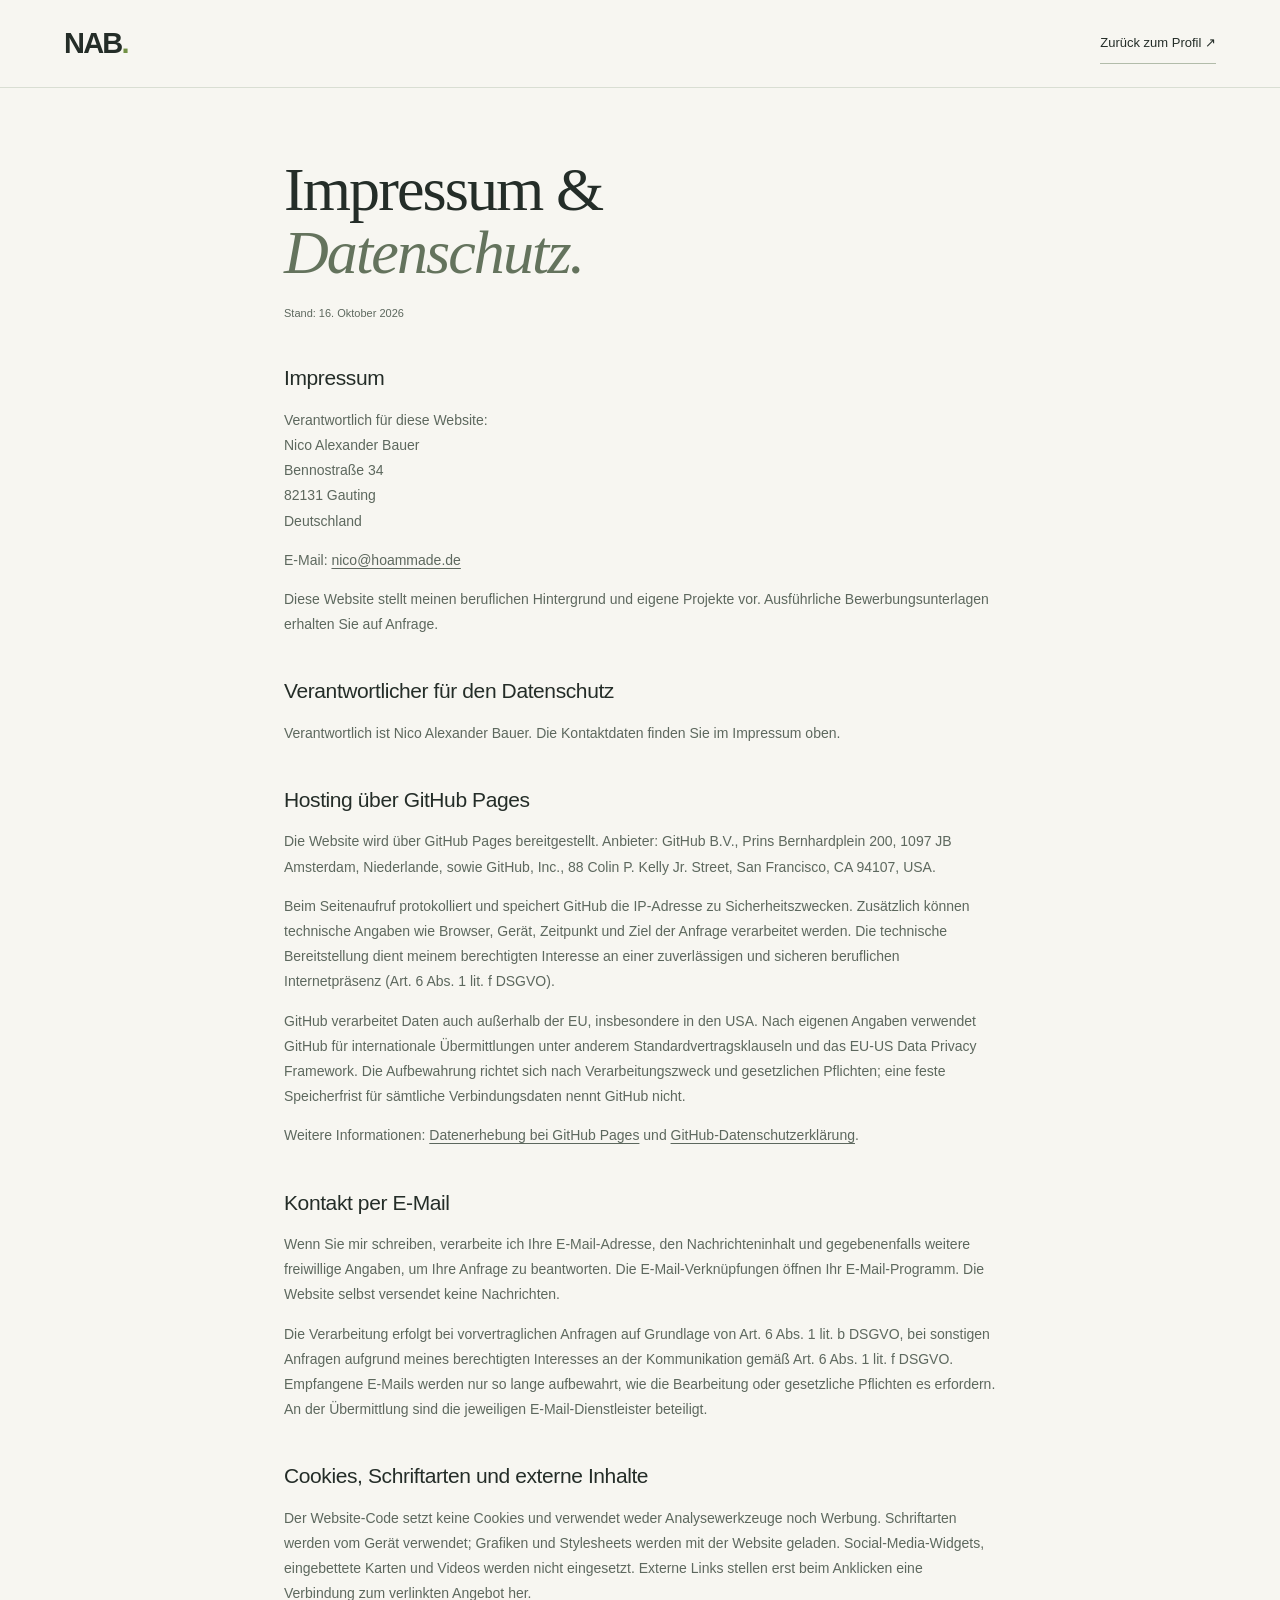
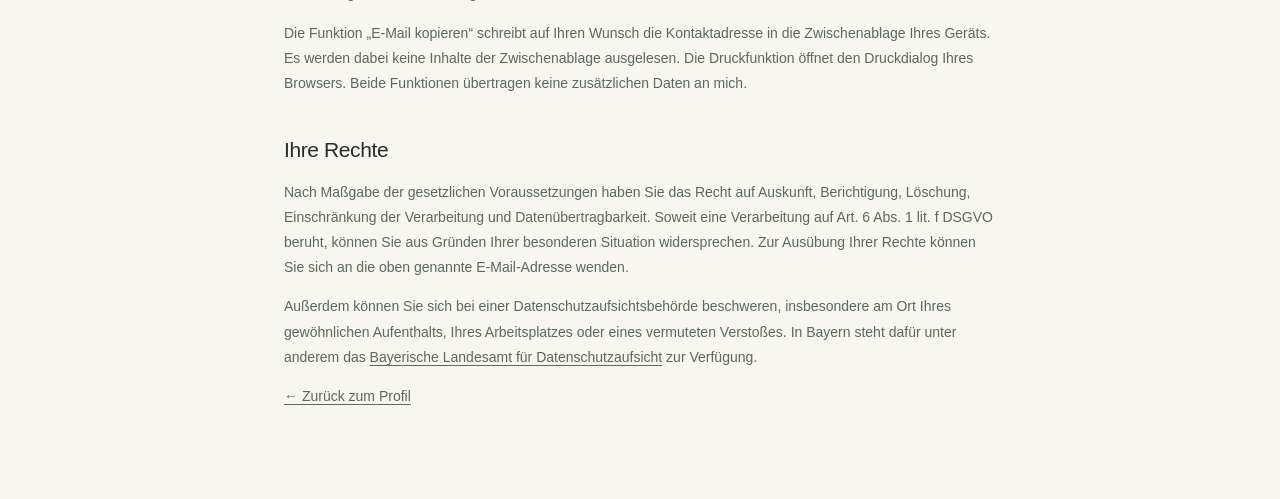
==== kontakt-datenschutz.html @ aa3e0cdb "Publish responsive professional portfolio with custom domain" ====
<!doctype html>
<html lang="de">
<head>
  <meta charset="utf-8">
  <meta name="viewport" content="width=device-width, initial-scale=1">
  <meta name="robots" content="noindex">
  <meta name="referrer" content="strict-origin-when-cross-origin">
  <meta name="theme-color" content="#193c34">
  <title>Impressum & Datenschutz | Nico Alexander Bauer</title>
  <link rel="icon" href="assets/favicon.svg" type="image/svg+xml">
  <link rel="stylesheet" href="styles.css">
</head>
<body>
  <a class="skip-link" href="#inhalt">Zum Inhalt</a>
  <header class="site-header"><div class="header-inner wrap"><a class="wordmark" href="index.html" aria-label="Zur Startseite">NAB<span aria-hidden="true">.</span></a><a class="text-link" href="index.html">Zurück zum Profil ↗</a></div></header>
  <main id="inhalt" class="legal-page">
    <h1>Impressum &<br><span class="muted-serif">Datenschutz.</span></h1>
    <p class="legal-date">Stand: 16. Oktober 2026</p>
    <h2>Impressum</h2>
    <p>Verantwortlich für diese Website:<br>Nico Alexander Bauer<br>Bennostraße 34<br>82131 Gauting<br>Deutschland</p>
    <p>E-Mail: <a href="mailto:nico@hoammade.de">nico@hoammade.de</a></p>
    <p>Diese Website stellt meinen beruflichen Hintergrund und eigene Projekte vor. Ausführliche Bewerbungsunterlagen erhalten Sie auf Anfrage.</p>
    <h2>Verantwortlicher für den Datenschutz</h2>
    <p>Verantwortlich ist Nico Alexander Bauer. Die Kontaktdaten finden Sie im Impressum oben.</p>
    <h2>Hosting über GitHub Pages</h2>
    <p>Die Website wird über GitHub Pages bereitgestellt. Anbieter: GitHub B.V., Prins Bernhardplein 200, 1097 JB Amsterdam, Niederlande, sowie GitHub, Inc., 88 Colin P. Kelly Jr. Street, San Francisco, CA 94107, USA.</p>
    <p>Beim Seitenaufruf protokolliert und speichert GitHub die IP-Adresse zu Sicherheitszwecken. Zusätzlich können technische Angaben wie Browser, Gerät, Zeitpunkt und Ziel der Anfrage verarbeitet werden. Die technische Bereitstellung dient meinem berechtigten Interesse an einer zuverlässigen und sicheren beruflichen Internetpräsenz (Art. 6 Abs. 1 lit. f DSGVO).</p>
    <p>GitHub verarbeitet Daten auch außerhalb der EU, insbesondere in den USA. Nach eigenen Angaben verwendet GitHub für internationale Übermittlungen unter anderem Standardvertragsklauseln und das EU-US Data Privacy Framework. Die Aufbewahrung richtet sich nach Verarbeitungszweck und gesetzlichen Pflichten; eine feste Speicherfrist für sämtliche Verbindungsdaten nennt GitHub nicht.</p>
    <p>Weitere Informationen: <a href="https://docs.github.com/en/pages/getting-started-with-github-pages/what-is-github-pages#data-collection" rel="noreferrer">Datenerhebung bei GitHub Pages</a> und <a href="https://docs.github.com/de/site-policy/privacy-policies/github-general-privacy-statement" rel="noreferrer">GitHub-Datenschutzerklärung</a>.</p>
    <h2>Kontakt per E-Mail</h2>
    <p>Wenn Sie mir schreiben, verarbeite ich Ihre E-Mail-Adresse, den Nachrichteninhalt und gegebenenfalls weitere freiwillige Angaben, um Ihre Anfrage zu beantworten. Die E-Mail-Verknüpfungen öffnen Ihr E-Mail-Programm. Die Website selbst versendet keine Nachrichten.</p>
    <p>Die Verarbeitung erfolgt bei vorvertraglichen Anfragen auf Grundlage von Art. 6 Abs. 1 lit. b DSGVO, bei sonstigen Anfragen aufgrund meines berechtigten Interesses an der Kommunikation gemäß Art. 6 Abs. 1 lit. f DSGVO. Empfangene E-Mails werden nur so lange aufbewahrt, wie die Bearbeitung oder gesetzliche Pflichten es erfordern. An der Übermittlung sind die jeweiligen E-Mail-Dienstleister beteiligt.</p>
    <h2>Cookies, Schriftarten und externe Inhalte</h2>
    <p>Der Website-Code setzt keine Cookies und verwendet weder Analysewerkzeuge noch Werbung. Schriftarten werden vom Gerät verwendet; Grafiken und Stylesheets werden mit der Website geladen. Social-Media-Widgets, eingebettete Karten und Videos werden nicht eingesetzt. Externe Links stellen erst beim Anklicken eine Verbindung zum verlinkten Angebot her.</p>
    <p>Die Funktion „E-Mail kopieren“ schreibt auf Ihren Wunsch die Kontaktadresse in die Zwischenablage Ihres Geräts. Es werden dabei keine Inhalte der Zwischenablage ausgelesen. Die Druckfunktion öffnet den Druckdialog Ihres Browsers. Beide Funktionen übertragen keine zusätzlichen Daten an mich.</p>
    <h2>Ihre Rechte</h2>
    <p>Nach Maßgabe der gesetzlichen Voraussetzungen haben Sie das Recht auf Auskunft, Berichtigung, Löschung, Einschränkung der Verarbeitung und Datenübertragbarkeit. Soweit eine Verarbeitung auf Art. 6 Abs. 1 lit. f DSGVO beruht, können Sie aus Gründen Ihrer besonderen Situation widersprechen. Zur Ausübung Ihrer Rechte können Sie sich an die oben genannte E-Mail-Adresse wenden.</p>
    <p>Außerdem können Sie sich bei einer Datenschutzaufsichtsbehörde beschweren, insbesondere am Ort Ihres gewöhnlichen Aufenthalts, Ihres Arbeitsplatzes oder eines vermuteten Verstoßes. In Bayern steht dafür unter anderem das <a href="https://www.lda.bayern.de/de/beschwerde.html" rel="noreferrer">Bayerische Landesamt für Datenschutzaufsicht</a> zur Verfügung.</p>
    <p><a href="index.html">← Zurück zum Profil</a></p>
  </main>
</body>
</html>
---- styles.css ----
@charset "UTF-8";
:root{--paper:#f7f6f1;--ink:#242d28;--muted:#5d685e;--green:#193c34;--accent:#cbdc9b;--line:#d9ded3;--serif:Georgia,'Times New Roman',serif;--sans:-apple-system,BlinkMacSystemFont,'Segoe UI',Arial,sans-serif;--gutter:clamp(22px,5vw,80px)}
*{box-sizing:border-box}html{scroll-behavior:smooth;scroll-padding-top:105px}body{margin:0;background:var(--paper);color:var(--ink);font-family:var(--sans);line-height:1.65;-webkit-font-smoothing:antialiased}::selection{background:var(--accent);color:var(--green)}a{color:inherit;text-decoration:none}button{font:inherit;color:inherit}button,a,summary{-webkit-tap-highlight-color:transparent}button{cursor:pointer}svg{display:block}p,h1,h2,h3{margin:0}h1,h2,h3{font-weight:400}a:focus-visible,button:focus-visible,summary:focus-visible{outline:3px solid #718c44;outline-offset:6px}button[hidden],[hidden]{display:none!important}.wrap{width:100%;max-width:1360px;margin-inline:auto;padding-inline:var(--gutter)}.skip-link{position:fixed;top:12px;left:12px;z-index:50;background:var(--green);color:white;padding:12px 20px;transform:translateY(-150%)}.skip-link:focus{transform:translateY(0)}.site-header{position:sticky;top:0;z-index:10;background:rgba(247,246,241,.97);border-bottom:1px solid var(--line)}.header-inner{display:flex;justify-content:space-between;align-items:center;min-height:87px;gap:32px}.wordmark{font-size:29px;font-weight:750;letter-spacing:-1.8px;line-height:1}.wordmark span{color:#729145}nav{display:flex;gap:36px;align-items:center;font-size:14px}nav a{padding-block:12px;position:relative}nav a:not(.nav-contact)::after{content:'';position:absolute;bottom:6px;left:0;width:0;height:1px;background:var(--green);transition:width .2s}nav a:hover::after,nav a[aria-current="location"]::after{width:100%}.nav-contact{border:1px solid #bbc6b7;padding:9px 17px;min-height:44px}.nav-contact span{margin-left:13px}.nav-contact:hover{background:#e8ecdf}.menu-toggle{display:none;background:none;border:1px solid var(--line);padding:8px 14px;min-height:44px}.hero{display:grid;grid-template-columns:1.25fr .9fr;align-items:center;gap:clamp(35px,6vw,100px);padding-block:83px 75px}.eyebrow,.small-label{font-size:10px;letter-spacing:1.8px;line-height:1.7;font-weight:600}.eyebrow{display:flex;align-items:center;gap:10px;text-transform:uppercase}.status-dot{width:7px;height:7px;background:#6c864e;border-radius:50%;flex-shrink:0}h1{font-family:var(--serif);font-size:clamp(57px,6.3vw,86px);line-height:1.02;letter-spacing:-3.5px;margin-top:30px}h1>span{color:var(--green)}.hero-lead{font-size:clamp(19px,1.65vw,23px);font-weight:500;line-height:1.5;margin-top:27px;letter-spacing:-.4px}.hero-description{max-width:465px;font-size:15px;line-height:1.85;color:var(--muted);margin-top:18px}.actions{display:flex;align-items:center;gap:27px;flex-wrap:wrap;margin-top:30px}.button{min-height:49px;display:inline-flex;align-items:center;justify-content:space-between;gap:25px;padding:13px 20px;font-size:13px;font-weight:500;transition:background .2s}.button-primary{background:var(--green);color:var(--paper);border:1px solid var(--green)}.button-primary:hover{background:#295247}.text-link{display:inline-flex;align-items:center;gap:13px;border:0;border-bottom:1px solid #b2bcaa;background:none;padding:8px 0;font-size:13px;line-height:1.55;text-align:left;min-height:40px}.text-link:hover{border-color:var(--green)}.location{font-size:11px;color:var(--muted);display:flex;gap:7px;align-items:center;margin-top:33px}.location svg{width:14px;height:14px;fill:none;stroke:currentColor;stroke-width:1.4}.hero-art{background:var(--green);color:#eff0e7;min-height:510px;position:relative;padding:29px 30px 24px;overflow:hidden}.art-top,.art-bottom{display:flex;justify-content:space-between;font-size:9px;letter-spacing:1.5px}.art-top{color:#c4d1c4}.orbital{width:calc(100% + 36px);margin:3px -18px -25px}.art-title{font-family:var(--serif);font-size:clamp(36px,4vw,51px);line-height:1.13;letter-spacing:-1px;position:relative}.art-title em{font-weight:400;color:var(--accent)}.art-bottom{border-top:1px solid #547064;margin-top:27px;padding-top:18px;letter-spacing:.3px;font-size:10px;color:#ccd8cb}.context-band{border-block:1px solid var(--line)}.context-inner{display:flex;align-items:center;gap:30px;min-height:78px;font-size:12px}.context-inner>span:first-child{font-size:10px;text-transform:uppercase;letter-spacing:1px;color:var(--muted);margin-right:auto}.context-inner>p{font-weight:500}.band-divider{width:1px;height:18px;background:var(--line)}.section{display:grid;grid-template-columns:160px 1fr;gap:35px;padding-block:100px}.section-marker{display:flex;align-items:flex-start;gap:12px;font-size:10px;letter-spacing:1.4px;padding-top:12px}.section-number{color:#6a7f57}.section-marker p{font-weight:600}h2{font-family:var(--serif);font-size:clamp(36px,4.25vw,55px);line-height:1.13;letter-spacing:-1.7px}.muted-serif{color:#64735d;font-style:italic}.profile-columns{display:grid;grid-template-columns:1fr 1fr;gap:55px;margin-top:40px}.large-copy{font-size:21px;line-height:1.65;letter-spacing:-.3px}.body-copy,.item-copy{color:var(--muted);font-size:14px;line-height:1.85}.body-copy p+p{margin-top:17px}.focus-note{border-top:1px solid var(--line);margin-top:37px;padding-top:22px;display:grid;grid-template-columns:150px 1fr;gap:24px}.focus-note .small-label{font-size:9px}.focus-note>p{color:var(--muted);font-size:12px;line-height:1.9}.experience-section{padding-top:16px}.section-heading{display:flex;align-items:flex-end;justify-content:space-between;gap:25px}.print-trigger{flex-shrink:0}.experience-list{margin-top:40px;border-top:1px solid var(--line)}.experience-item{display:grid;grid-template-columns:200px 1fr;gap:35px;border-bottom:1px solid var(--line);padding:33px 0}.experience-meta{padding-top:3px}.experience-meta .small-label{font-size:9px;letter-spacing:1.1px}.experience-meta>p{font-size:11px;color:var(--muted);margin-top:9px;line-height:1.8;max-width:180px}h3{font-size:23px;letter-spacing:-.6px;line-height:1.35}.organization{font-size:12px;margin-top:8px;color:var(--muted)}.item-copy{margin-top:17px;max-width:560px}.tags{display:flex;flex-wrap:wrap;gap:6px;margin-top:19px}.tags>span{font-size:10px;padding:3px 9px;border:1px solid #d3dacb;color:#485c46;line-height:1.6}.skills-section{background:var(--green);color:#f4f3ec;padding-block:75px}.skills-layout{display:grid;grid-template-columns:1fr 1fr;gap:95px;align-items:start}.light-eyebrow{color:#c8d4be}.skills-section h2{font-size:clamp(32px,3.4vw,45px);margin-top:21px}.skills-section h2 em{color:var(--accent)}.skills-list article{display:flex;gap:24px;padding:21px 0;border-bottom:1px solid #456358}.skills-list article:first-child{padding-top:0}.skills-list article>span{font-size:10px;color:#b7cba0;padding-top:5px}.skills-list h3{font-size:17px;letter-spacing:0}.skills-list p{color:#ccd6cc;font-size:13px;line-height:1.8;margin-top:6px;max-width:380px}.section-intro{max-width:560px;color:var(--muted);font-size:14px;margin-top:24px;line-height:1.8}.project-grid{display:grid;grid-template-columns:1fr 1fr;gap:27px;margin-top:35px;align-items:start}.project-card{min-width:0}.project-visual{position:relative;min-height:262px;overflow:hidden;background:#e7ebdf;padding-top:19px}.visual-label{font-size:8px;letter-spacing:1.5px;color:#3c5547;margin-inline:22px}.project-visual svg{width:100%;height:200px}.visual-caption{display:block;font-family:var(--serif);font-size:16px;letter-spacing:-.2px;margin:0 22px 21px;color:#294534;position:relative}.worlds-visual{background:#eee9da}.worlds-visual .visual-caption{color:#273e2e}.project-copy{padding-top:24px}.project-copy .small-label{font-size:8px;letter-spacing:1.5px;color:#5a6a51}.project-copy h3{font-family:var(--serif);font-size:29px;letter-spacing:-.9px;margin-top:7px}.project-copy>p:not(.small-label){font-size:13px;color:var(--muted);line-height:1.8;margin-top:14px}.project-copy details{margin-top:23px;border-block:1px solid var(--line)}summary{display:flex;align-items:center;justify-content:space-between;gap:14px;padding:15px 0;font-size:12px;cursor:pointer;list-style:none;min-height:49px}summary::-webkit-details-marker{display:none}summary span{font-size:20px;font-weight:300;line-height:1}details[open] summary span{transform:rotate(45deg)}.detail-copy{font-size:12px;color:var(--muted);line-height:1.8;padding:1px 0 17px}.detail-copy p+p{margin-top:13px}.detail-copy strong{display:block;color:var(--ink);font-weight:500}.contact-section{display:grid;grid-template-columns:1fr 1fr;gap:70px;padding-block:65px 76px;border-top:1px solid var(--line)}.contact-heading h2{margin-top:20px;font-size:clamp(42px,4.6vw,62px)}.contact-copy{padding-top:9px;min-width:0}.contact-copy>p:first-child{max-width:460px;font-size:14px;color:var(--muted);line-height:1.85}.email-link{display:flex;align-items:center;justify-content:space-between;gap:18px;font-size:clamp(19px,2.2vw,29px);letter-spacing:-.7px;border-bottom:1px solid #b5c0ac;margin-top:25px;padding-bottom:13px;overflow-wrap:anywhere}.email-link:hover{color:#557140}.contact-actions{display:flex;align-items:center;gap:22px;flex-wrap:wrap;margin-top:15px}.contact-actions .text-link{font-size:11px}.copy-email{border-bottom-color:transparent}.copy-status{font-size:11px;color:var(--green);min-height:19px;margin-top:7px}.contact-location{font-size:11px;color:var(--muted);margin-top:13px}.site-footer{border-top:1px solid var(--line);min-height:95px;display:flex;align-items:center;gap:27px}.site-footer .wordmark{font-size:22px}.site-footer>p{font-size:10px;color:var(--muted)}.site-footer>div{display:flex;gap:26px;margin-left:auto;font-size:10px}.site-footer a:not(.wordmark){padding-block:13px}.site-footer a:hover{text-decoration:underline}.legal-page{max-width:840px;margin-inline:auto;padding:70px var(--gutter) 90px}.legal-page .back-link{font-size:13px;display:inline-block;margin-bottom:30px;border-bottom:1px solid var(--line)}.legal-page h1{font-size:clamp(39px,5vw,62px);margin-top:0;letter-spacing:-1.9px}.legal-page h2{font-family:var(--sans);font-size:21px;letter-spacing:-.4px;line-height:1.5;margin-top:38px}.legal-page p,.legal-page li{font-size:14px;color:var(--muted);margin-top:14px;line-height:1.8}.legal-page a:not(.back-link){text-decoration:underline;text-underline-offset:3px;overflow-wrap:anywhere}.legal-page ul{padding-left:20px}.legal-page .legal-date{font-size:11px;margin-top:20px}
@media(min-width:1440px){.hero{padding-block:100px 90px}.hero-art{min-height:550px}.orbital{max-height:325px;margin-bottom:-5px}}
@media(max-width:1050px){.section{grid-template-columns:105px 1fr;gap:25px}.hero{gap:35px;padding-block:60px}.hero-art{min-height:470px;padding-inline:23px}.hero h1{font-size:66px}.hero .eyebrow{font-size:8px;letter-spacing:1.1px}.hero-description{font-size:14px}.actions{gap:18px}.actions .button{font-size:12px;padding-inline:15px;gap:18px}.actions .text-link{font-size:12px}.art-title{margin-top:8px}.profile-columns{gap:32px}.experience-item{grid-template-columns:155px 1fr;gap:25px}.skills-layout{gap:50px}.context-inner{gap:22px}.context-inner>span:first-child{max-width:110px}.contact-section{gap:45px}}
@media(max-width:760px){html{scroll-padding-top:88px}.header-inner{min-height:73px}.wordmark{font-size:26px}nav{gap:20px;font-size:12px}.nav-contact{padding:7px 12px}.hero{grid-template-columns:1fr;gap:36px;padding-block:43px}.hero h1{font-size:clamp(54px,10vw,76px);letter-spacing:-2.6px;margin-top:26px}.hero .eyebrow{font-size:9px;letter-spacing:1.3px}.hero-description{max-width:540px}.hero-art{min-height:0;padding:24px 26px 22px;display:grid;grid-template-columns:1fr 1fr;grid-template-areas:'top top' 'title graphic' 'bottom bottom';column-gap:20px;align-items:center}.art-top{grid-area:top}.orbital{grid-area:graphic;margin:0 -20px 0 0;width:100%;min-width:0;max-height:230px}.art-title{grid-area:title;font-size:clamp(32px,6vw,43px);margin:0}.art-bottom{grid-area:bottom;margin-top:5px}.context-inner{flex-wrap:wrap;gap:7px 14px;padding-block:20px;font-size:11px}.context-inner>span:first-child{flex-basis:100%;max-width:none;margin-bottom:5px;font-size:9px}.context-inner .band-divider{height:14px}.section{grid-template-columns:1fr;gap:21px;padding-block:62px}.section-marker{padding:0;font-size:9px}.section h2{font-size:40px}.profile-columns{gap:24px;margin-top:28px}.large-copy{font-size:19px}.body-copy{font-size:13px}.focus-note{grid-template-columns:1fr;gap:10px;margin-top:28px}.experience-section{padding-top:0}.experience-item{grid-template-columns:155px 1fr;gap:25px}.section-heading{align-items:center}.section-heading .text-link{font-size:11px}.skills-section{padding-block:51px}.skills-layout{grid-template-columns:1fr;gap:35px}.skills-section h2{font-size:36px}.skills-list p{max-width:none}.skills-list article{padding:17px 0}.project-grid{gap:23px}.project-visual{min-height:230px}.project-visual svg{height:170px}.visual-caption{font-size:14px;margin-inline:17px}.visual-label{font-size:7px;margin-inline:17px}.project-copy h3{font-size:26px}.contact-section{padding-block:49px;gap:35px;grid-template-columns:1fr}.contact-heading h2{font-size:48px}.email-link{font-size:27px;max-width:500px}.site-footer{flex-wrap:wrap;gap:12px 21px;padding-block:24px}.site-footer>div{margin-left:auto;gap:20px}.site-footer>p{font-size:9px}}
@media(max-width:520px){.header-inner{flex-wrap:wrap;gap:0}.js .menu-toggle{display:inline-flex;align-items:center;gap:17px}.js nav{display:none}.js nav.is-open{display:flex}nav{flex-basis:100%;justify-content:space-between;gap:15px;padding:0 0 16px}.js nav.is-open{padding-top:8px}.hero .eyebrow{font-size:8px;letter-spacing:1px;gap:7px}.hero h1{font-size:clamp(46px,10.6vw,58px)}.hero-lead{font-size:19px;margin-top:24px}.actions{gap:18px}.hero-description{font-size:14px;line-height:1.8}.hero-art{padding:22px 21px 19px;column-gap:8px}.art-title{font-size:33px}.orbital{width:calc(100% + 12px);margin-right:-12px;height:180px}.art-top{font-size:8px}.art-bottom{font-size:9px}.location{margin-top:25px}.context-inner{gap:7px}.context-inner .band-divider{display:none}.context-inner>p{flex-basis:100%}.profile-columns{grid-template-columns:1fr}.large-copy{font-size:20px}.section h2{font-size:38px}.experience-item{grid-template-columns:1fr;gap:18px;padding-block:28px}.experience-meta{display:flex;justify-content:space-between;gap:20px;align-items:flex-start}.experience-meta .small-label{max-width:150px;font-size:8px}.experience-meta>p{margin-top:0;font-size:10px;max-width:150px;text-align:right}.experience-item h3{font-size:23px}.section-heading{flex-wrap:wrap;gap:13px}.experience-list{margin-top:25px}.desktop-break{display:none}.organization{font-size:11px}.item-copy{font-size:13px}.skills-section h2{font-size:33px}.project-grid{grid-template-columns:1fr;gap:40px}.project-visual{min-height:245px}.project-visual svg{height:185px}.visual-label{font-size:8px}.visual-caption{font-size:16px}.project-copy h3{font-size:30px}.contact-heading h2{font-size:45px}.email-link{font-size:clamp(21px,5.4vw,27px)}.contact-actions{gap:10px 22px}.site-footer>div{flex-basis:100%;margin-left:0;justify-content:space-between}.legal-page{padding-top:40px}.legal-page h1{font-size:39px}.legal-page h2{font-size:20px}}
@media(prefers-reduced-motion:reduce){html{scroll-behavior:auto}*,*::before,*::after{transition:none!important;animation:none!important}}
@media print{@page{size:A4;margin:14mm}html{scroll-behavior:auto}body{background:white;color:#151f1a;font-size:10pt}.site-header,.hero-art,.context-band,.actions,.section-marker,.skills-section,.projects-section,.print-trigger,.copy-email,.copy-status,.contact-actions,.site-footer,.skip-link{display:none!important}.wrap{max-width:none;padding:0}.hero{display:block;padding:0 0 6mm}.eyebrow{font-size:7pt}.hero h1{font-size:32pt;line-height:1.05;margin-top:4mm;letter-spacing:-1pt}.hero h1 br{display:none}.hero h1>span{margin-left:8pt}.hero-lead{font-size:13pt;margin-top:4mm}.hero-lead br{display:none}.hero-description{font-size:9pt;max-width:none;line-height:1.5;margin-top:2mm}.location{font-size:8pt;margin-top:3mm}.section{display:block;padding:4mm 0}.section h2{font-size:18pt;line-height:1.2;letter-spacing:-.5pt}.section h2 br{display:none}.section h2 .muted-serif{margin-left:4pt}.profile-columns{display:block;margin-top:3mm}.large-copy{font-size:10pt;line-height:1.5}.body-copy,.focus-note{display:none}.experience-list{margin-top:4mm}.experience-item{grid-template-columns:38mm 1fr;gap:7mm;padding:4mm 0;break-inside:avoid}.experience-meta .small-label{font-size:6pt}.experience-meta>p,.organization{font-size:8pt}.experience-item h3{font-size:13pt;line-height:1.25}.item-copy{font-size:8.5pt;line-height:1.5;margin-top:2mm}.tags{margin-top:2mm;gap:4px}.tags>span{font-size:6.5pt;padding:1px 5px}.desktop-break{display:none}.contact-section{display:block;padding:5mm 0 0;border-top:0}.contact-heading{display:none}.contact-copy{padding:0}.contact-copy>p:first-child,.contact-location{display:none}.email-link{display:inline;font-size:12pt;margin:0;padding:0;border:0}.email-link span{display:none}.legal-page{max-width:none;padding:0}.legal-page .back-link{display:none}.legal-page h1{font-size:24pt}.legal-page h2{font-size:14pt;margin-top:6mm}.legal-page p,.legal-page li{font-size:10pt}}
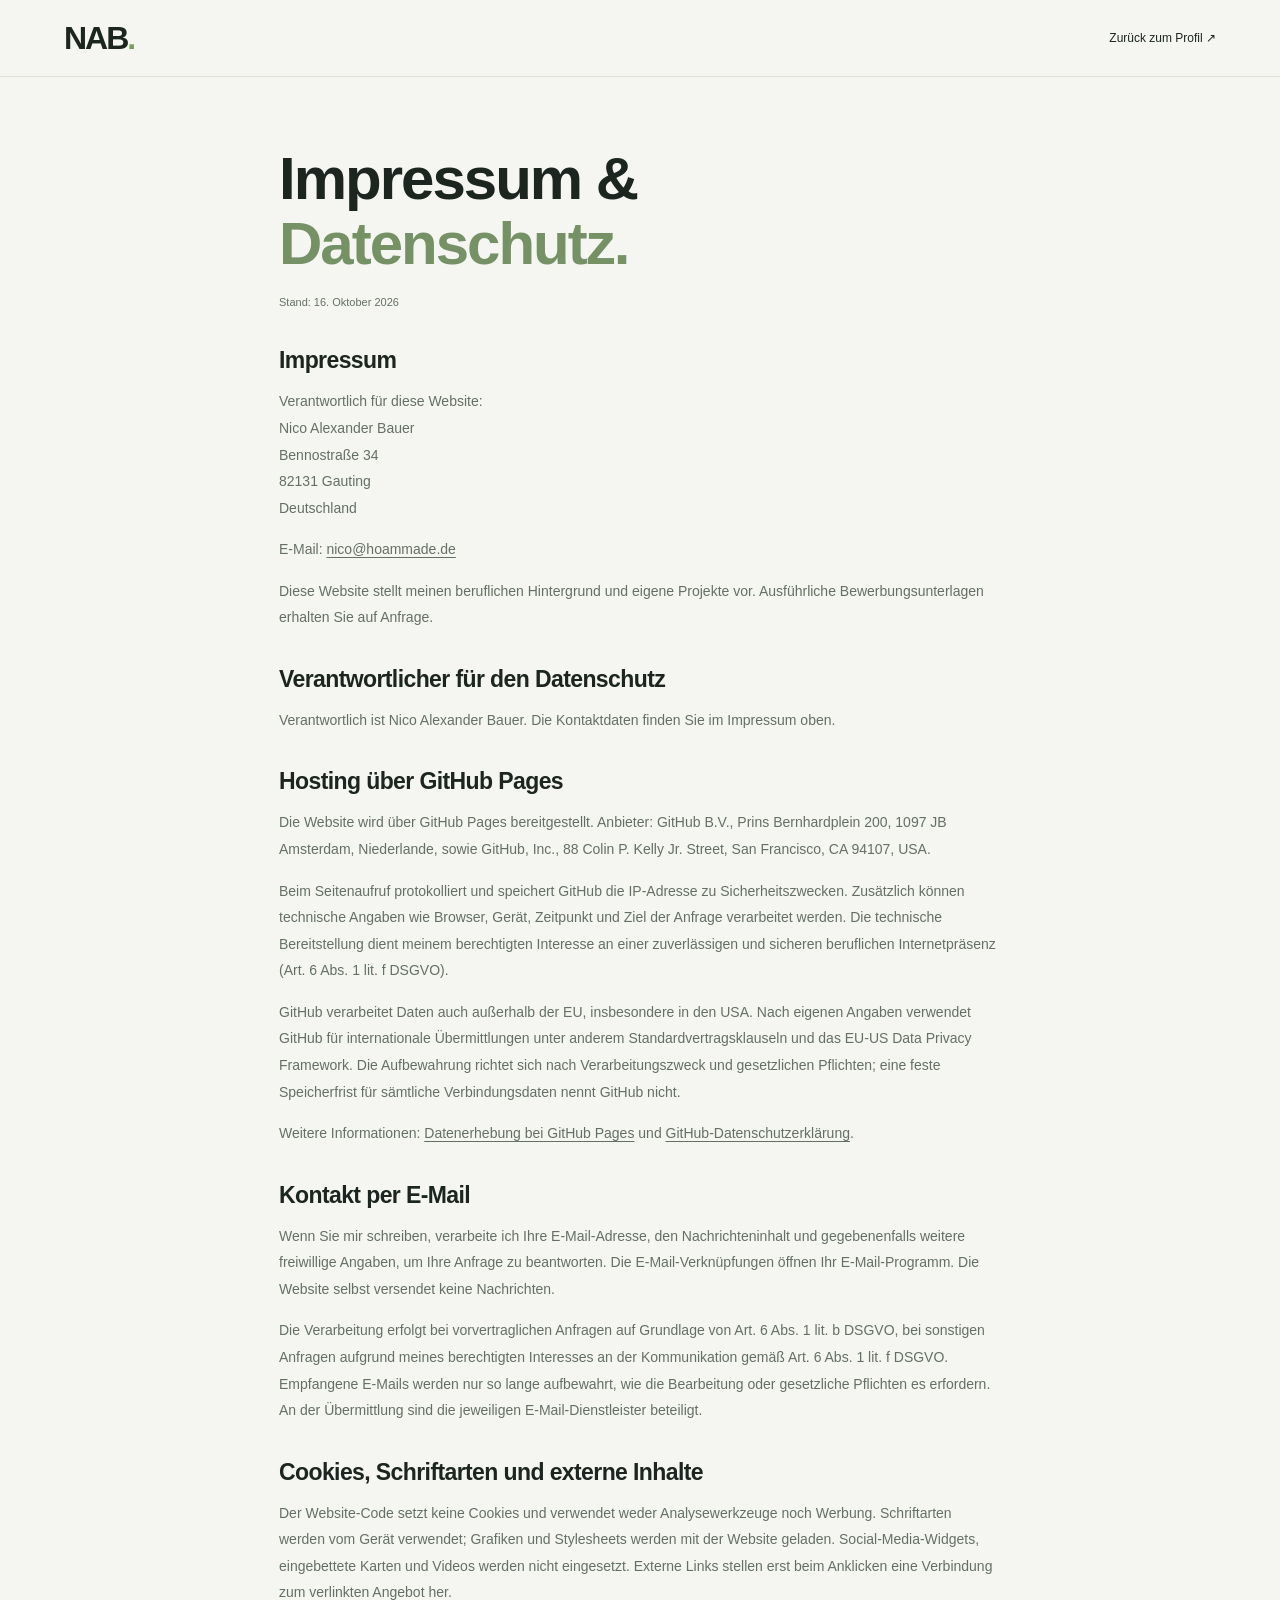
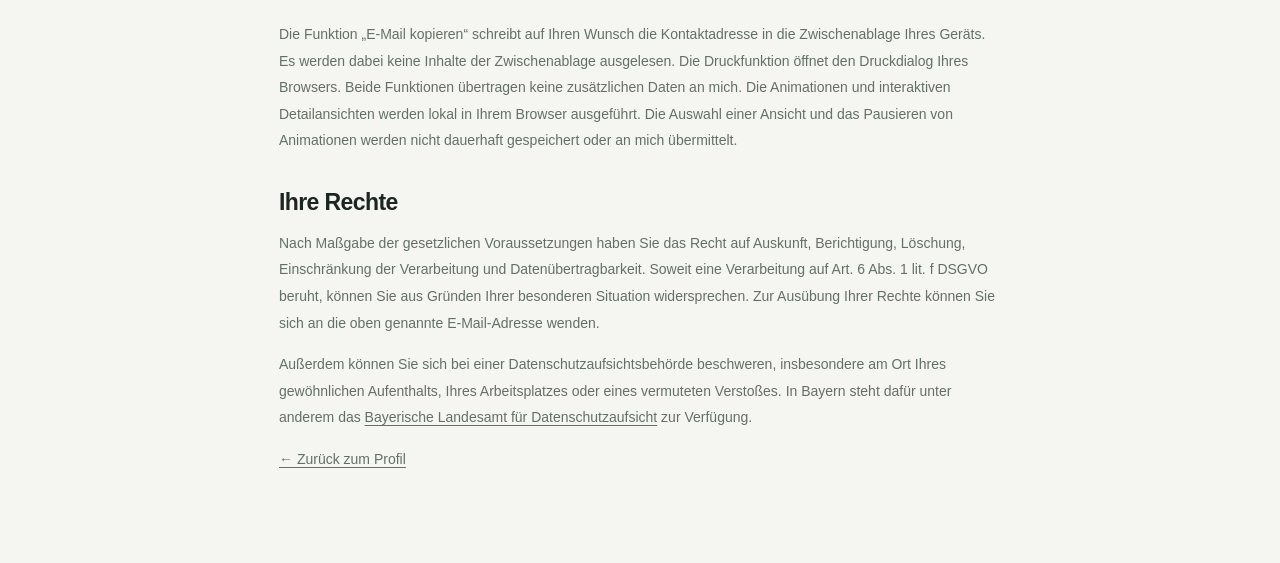
==== commit 16f9c525: "Preview interactive portfolio redesign and current master studies" ====
--- a/kontakt-datenschutz.html
+++ b/kontakt-datenschutz.html
@@ -8,7 +8,7 @@
   <meta name="theme-color" content="#193c34">
   <title>Impressum & Datenschutz | Nico Alexander Bauer</title>
   <link rel="icon" href="assets/favicon.svg" type="image/svg+xml">
-  <link rel="stylesheet" href="styles.css">
+  <link rel="stylesheet" href="styles.css?v=20261016-3">
 </head>
 <body>
   <a class="skip-link" href="#inhalt">Zum Inhalt</a>
@@ -32,7 +32,7 @@
     <p>Die Verarbeitung erfolgt bei vorvertraglichen Anfragen auf Grundlage von Art. 6 Abs. 1 lit. b DSGVO, bei sonstigen Anfragen aufgrund meines berechtigten Interesses an der Kommunikation gemäß Art. 6 Abs. 1 lit. f DSGVO. Empfangene E-Mails werden nur so lange aufbewahrt, wie die Bearbeitung oder gesetzliche Pflichten es erfordern. An der Übermittlung sind die jeweiligen E-Mail-Dienstleister beteiligt.</p>
     <h2>Cookies, Schriftarten und externe Inhalte</h2>
     <p>Der Website-Code setzt keine Cookies und verwendet weder Analysewerkzeuge noch Werbung. Schriftarten werden vom Gerät verwendet; Grafiken und Stylesheets werden mit der Website geladen. Social-Media-Widgets, eingebettete Karten und Videos werden nicht eingesetzt. Externe Links stellen erst beim Anklicken eine Verbindung zum verlinkten Angebot her.</p>
-    <p>Die Funktion „E-Mail kopieren“ schreibt auf Ihren Wunsch die Kontaktadresse in die Zwischenablage Ihres Geräts. Es werden dabei keine Inhalte der Zwischenablage ausgelesen. Die Druckfunktion öffnet den Druckdialog Ihres Browsers. Beide Funktionen übertragen keine zusätzlichen Daten an mich.</p>
+    <p>Die Funktion „E-Mail kopieren“ schreibt auf Ihren Wunsch die Kontaktadresse in die Zwischenablage Ihres Geräts. Es werden dabei keine Inhalte der Zwischenablage ausgelesen. Die Druckfunktion öffnet den Druckdialog Ihres Browsers. Beide Funktionen übertragen keine zusätzlichen Daten an mich. Die Animationen und interaktiven Detailansichten werden lokal in Ihrem Browser ausgeführt. Die Auswahl einer Ansicht und das Pausieren von Animationen werden nicht dauerhaft gespeichert oder an mich übermittelt.</p>
     <h2>Ihre Rechte</h2>
     <p>Nach Maßgabe der gesetzlichen Voraussetzungen haben Sie das Recht auf Auskunft, Berichtigung, Löschung, Einschränkung der Verarbeitung und Datenübertragbarkeit. Soweit eine Verarbeitung auf Art. 6 Abs. 1 lit. f DSGVO beruht, können Sie aus Gründen Ihrer besonderen Situation widersprechen. Zur Ausübung Ihrer Rechte können Sie sich an die oben genannte E-Mail-Adresse wenden.</p>
     <p>Außerdem können Sie sich bei einer Datenschutzaufsichtsbehörde beschweren, insbesondere am Ort Ihres gewöhnlichen Aufenthalts, Ihres Arbeitsplatzes oder eines vermuteten Verstoßes. In Bayern steht dafür unter anderem das <a href="https://www.lda.bayern.de/de/beschwerde.html" rel="noreferrer">Bayerische Landesamt für Datenschutzaufsicht</a> zur Verfügung.</p>
--- a/styles.css
+++ b/styles.css
@@ -1,9 +1,21 @@
-@charset "UTF-8";
-:root{--paper:#f7f6f1;--ink:#242d28;--muted:#5d685e;--green:#193c34;--accent:#cbdc9b;--line:#d9ded3;--serif:Georgia,'Times New Roman',serif;--sans:-apple-system,BlinkMacSystemFont,'Segoe UI',Arial,sans-serif;--gutter:clamp(22px,5vw,80px)}
-*{box-sizing:border-box}html{scroll-behavior:smooth;scroll-padding-top:105px}body{margin:0;background:var(--paper);color:var(--ink);font-family:var(--sans);line-height:1.65;-webkit-font-smoothing:antialiased}::selection{background:var(--accent);color:var(--green)}a{color:inherit;text-decoration:none}button{font:inherit;color:inherit}button,a,summary{-webkit-tap-highlight-color:transparent}button{cursor:pointer}svg{display:block}p,h1,h2,h3{margin:0}h1,h2,h3{font-weight:400}a:focus-visible,button:focus-visible,summary:focus-visible{outline:3px solid #718c44;outline-offset:6px}button[hidden],[hidden]{display:none!important}.wrap{width:100%;max-width:1360px;margin-inline:auto;padding-inline:var(--gutter)}.skip-link{position:fixed;top:12px;left:12px;z-index:50;background:var(--green);color:white;padding:12px 20px;transform:translateY(-150%)}.skip-link:focus{transform:translateY(0)}.site-header{position:sticky;top:0;z-index:10;background:rgba(247,246,241,.97);border-bottom:1px solid var(--line)}.header-inner{display:flex;justify-content:space-between;align-items:center;min-height:87px;gap:32px}.wordmark{font-size:29px;font-weight:750;letter-spacing:-1.8px;line-height:1}.wordmark span{color:#729145}nav{display:flex;gap:36px;align-items:center;font-size:14px}nav a{padding-block:12px;position:relative}nav a:not(.nav-contact)::after{content:'';position:absolute;bottom:6px;left:0;width:0;height:1px;background:var(--green);transition:width .2s}nav a:hover::after,nav a[aria-current="location"]::after{width:100%}.nav-contact{border:1px solid #bbc6b7;padding:9px 17px;min-height:44px}.nav-contact span{margin-left:13px}.nav-contact:hover{background:#e8ecdf}.menu-toggle{display:none;background:none;border:1px solid var(--line);padding:8px 14px;min-height:44px}.hero{display:grid;grid-template-columns:1.25fr .9fr;align-items:center;gap:clamp(35px,6vw,100px);padding-block:83px 75px}.eyebrow,.small-label{font-size:10px;letter-spacing:1.8px;line-height:1.7;font-weight:600}.eyebrow{display:flex;align-items:center;gap:10px;text-transform:uppercase}.status-dot{width:7px;height:7px;background:#6c864e;border-radius:50%;flex-shrink:0}h1{font-family:var(--serif);font-size:clamp(57px,6.3vw,86px);line-height:1.02;letter-spacing:-3.5px;margin-top:30px}h1>span{color:var(--green)}.hero-lead{font-size:clamp(19px,1.65vw,23px);font-weight:500;line-height:1.5;margin-top:27px;letter-spacing:-.4px}.hero-description{max-width:465px;font-size:15px;line-height:1.85;color:var(--muted);margin-top:18px}.actions{display:flex;align-items:center;gap:27px;flex-wrap:wrap;margin-top:30px}.button{min-height:49px;display:inline-flex;align-items:center;justify-content:space-between;gap:25px;padding:13px 20px;font-size:13px;font-weight:500;transition:background .2s}.button-primary{background:var(--green);color:var(--paper);border:1px solid var(--green)}.button-primary:hover{background:#295247}.text-link{display:inline-flex;align-items:center;gap:13px;border:0;border-bottom:1px solid #b2bcaa;background:none;padding:8px 0;font-size:13px;line-height:1.55;text-align:left;min-height:40px}.text-link:hover{border-color:var(--green)}.location{font-size:11px;color:var(--muted);display:flex;gap:7px;align-items:center;margin-top:33px}.location svg{width:14px;height:14px;fill:none;stroke:currentColor;stroke-width:1.4}.hero-art{background:var(--green);color:#eff0e7;min-height:510px;position:relative;padding:29px 30px 24px;overflow:hidden}.art-top,.art-bottom{display:flex;justify-content:space-between;font-size:9px;letter-spacing:1.5px}.art-top{color:#c4d1c4}.orbital{width:calc(100% + 36px);margin:3px -18px -25px}.art-title{font-family:var(--serif);font-size:clamp(36px,4vw,51px);line-height:1.13;letter-spacing:-1px;position:relative}.art-title em{font-weight:400;color:var(--accent)}.art-bottom{border-top:1px solid #547064;margin-top:27px;padding-top:18px;letter-spacing:.3px;font-size:10px;color:#ccd8cb}.context-band{border-block:1px solid var(--line)}.context-inner{display:flex;align-items:center;gap:30px;min-height:78px;font-size:12px}.context-inner>span:first-child{font-size:10px;text-transform:uppercase;letter-spacing:1px;color:var(--muted);margin-right:auto}.context-inner>p{font-weight:500}.band-divider{width:1px;height:18px;background:var(--line)}.section{display:grid;grid-template-columns:160px 1fr;gap:35px;padding-block:100px}.section-marker{display:flex;align-items:flex-start;gap:12px;font-size:10px;letter-spacing:1.4px;padding-top:12px}.section-number{color:#6a7f57}.section-marker p{font-weight:600}h2{font-family:var(--serif);font-size:clamp(36px,4.25vw,55px);line-height:1.13;letter-spacing:-1.7px}.muted-serif{color:#64735d;font-style:italic}.profile-columns{display:grid;grid-template-columns:1fr 1fr;gap:55px;margin-top:40px}.large-copy{font-size:21px;line-height:1.65;letter-spacing:-.3px}.body-copy,.item-copy{color:var(--muted);font-size:14px;line-height:1.85}.body-copy p+p{margin-top:17px}.focus-note{border-top:1px solid var(--line);margin-top:37px;padding-top:22px;display:grid;grid-template-columns:150px 1fr;gap:24px}.focus-note .small-label{font-size:9px}.focus-note>p{color:var(--muted);font-size:12px;line-height:1.9}.experience-section{padding-top:16px}.section-heading{display:flex;align-items:flex-end;justify-content:space-between;gap:25px}.print-trigger{flex-shrink:0}.experience-list{margin-top:40px;border-top:1px solid var(--line)}.experience-item{display:grid;grid-template-columns:200px 1fr;gap:35px;border-bottom:1px solid var(--line);padding:33px 0}.experience-meta{padding-top:3px}.experience-meta .small-label{font-size:9px;letter-spacing:1.1px}.experience-meta>p{font-size:11px;color:var(--muted);margin-top:9px;line-height:1.8;max-width:180px}h3{font-size:23px;letter-spacing:-.6px;line-height:1.35}.organization{font-size:12px;margin-top:8px;color:var(--muted)}.item-copy{margin-top:17px;max-width:560px}.tags{display:flex;flex-wrap:wrap;gap:6px;margin-top:19px}.tags>span{font-size:10px;padding:3px 9px;border:1px solid #d3dacb;color:#485c46;line-height:1.6}.skills-section{background:var(--green);color:#f4f3ec;padding-block:75px}.skills-layout{display:grid;grid-template-columns:1fr 1fr;gap:95px;align-items:start}.light-eyebrow{color:#c8d4be}.skills-section h2{font-size:clamp(32px,3.4vw,45px);margin-top:21px}.skills-section h2 em{color:var(--accent)}.skills-list article{display:flex;gap:24px;padding:21px 0;border-bottom:1px solid #456358}.skills-list article:first-child{padding-top:0}.skills-list article>span{font-size:10px;color:#b7cba0;padding-top:5px}.skills-list h3{font-size:17px;letter-spacing:0}.skills-list p{color:#ccd6cc;font-size:13px;line-height:1.8;margin-top:6px;max-width:380px}.section-intro{max-width:560px;color:var(--muted);font-size:14px;margin-top:24px;line-height:1.8}.project-grid{display:grid;grid-template-columns:1fr 1fr;gap:27px;margin-top:35px;align-items:start}.project-card{min-width:0}.project-visual{position:relative;min-height:262px;overflow:hidden;background:#e7ebdf;padding-top:19px}.visual-label{font-size:8px;letter-spacing:1.5px;color:#3c5547;margin-inline:22px}.project-visual svg{width:100%;height:200px}.visual-caption{display:block;font-family:var(--serif);font-size:16px;letter-spacing:-.2px;margin:0 22px 21px;color:#294534;position:relative}.worlds-visual{background:#eee9da}.worlds-visual .visual-caption{color:#273e2e}.project-copy{padding-top:24px}.project-copy .small-label{font-size:8px;letter-spacing:1.5px;color:#5a6a51}.project-copy h3{font-family:var(--serif);font-size:29px;letter-spacing:-.9px;margin-top:7px}.project-copy>p:not(.small-label){font-size:13px;color:var(--muted);line-height:1.8;margin-top:14px}.project-copy details{margin-top:23px;border-block:1px solid var(--line)}summary{display:flex;align-items:center;justify-content:space-between;gap:14px;padding:15px 0;font-size:12px;cursor:pointer;list-style:none;min-height:49px}summary::-webkit-details-marker{display:none}summary span{font-size:20px;font-weight:300;line-height:1}details[open] summary span{transform:rotate(45deg)}.detail-copy{font-size:12px;color:var(--muted);line-height:1.8;padding:1px 0 17px}.detail-copy p+p{margin-top:13px}.detail-copy strong{display:block;color:var(--ink);font-weight:500}.contact-section{display:grid;grid-template-columns:1fr 1fr;gap:70px;padding-block:65px 76px;border-top:1px solid var(--line)}.contact-heading h2{margin-top:20px;font-size:clamp(42px,4.6vw,62px)}.contact-copy{padding-top:9px;min-width:0}.contact-copy>p:first-child{max-width:460px;font-size:14px;color:var(--muted);line-height:1.85}.email-link{display:flex;align-items:center;justify-content:space-between;gap:18px;font-size:clamp(19px,2.2vw,29px);letter-spacing:-.7px;border-bottom:1px solid #b5c0ac;margin-top:25px;padding-bottom:13px;overflow-wrap:anywhere}.email-link:hover{color:#557140}.contact-actions{display:flex;align-items:center;gap:22px;flex-wrap:wrap;margin-top:15px}.contact-actions .text-link{font-size:11px}.copy-email{border-bottom-color:transparent}.copy-status{font-size:11px;color:var(--green);min-height:19px;margin-top:7px}.contact-location{font-size:11px;color:var(--muted);margin-top:13px}.site-footer{border-top:1px solid var(--line);min-height:95px;display:flex;align-items:center;gap:27px}.site-footer .wordmark{font-size:22px}.site-footer>p{font-size:10px;color:var(--muted)}.site-footer>div{display:flex;gap:26px;margin-left:auto;font-size:10px}.site-footer a:not(.wordmark){padding-block:13px}.site-footer a:hover{text-decoration:underline}.legal-page{max-width:840px;margin-inline:auto;padding:70px var(--gutter) 90px}.legal-page .back-link{font-size:13px;display:inline-block;margin-bottom:30px;border-bottom:1px solid var(--line)}.legal-page h1{font-size:clamp(39px,5vw,62px);margin-top:0;letter-spacing:-1.9px}.legal-page h2{font-family:var(--sans);font-size:21px;letter-spacing:-.4px;line-height:1.5;margin-top:38px}.legal-page p,.legal-page li{font-size:14px;color:var(--muted);margin-top:14px;line-height:1.8}.legal-page a:not(.back-link){text-decoration:underline;text-underline-offset:3px;overflow-wrap:anywhere}.legal-page ul{padding-left:20px}.legal-page .legal-date{font-size:11px;margin-top:20px}
-@media(min-width:1440px){.hero{padding-block:100px 90px}.hero-art{min-height:550px}.orbital{max-height:325px;margin-bottom:-5px}}
-@media(max-width:1050px){.section{grid-template-columns:105px 1fr;gap:25px}.hero{gap:35px;padding-block:60px}.hero-art{min-height:470px;padding-inline:23px}.hero h1{font-size:66px}.hero .eyebrow{font-size:8px;letter-spacing:1.1px}.hero-description{font-size:14px}.actions{gap:18px}.actions .button{font-size:12px;padding-inline:15px;gap:18px}.actions .text-link{font-size:12px}.art-title{margin-top:8px}.profile-columns{gap:32px}.experience-item{grid-template-columns:155px 1fr;gap:25px}.skills-layout{gap:50px}.context-inner{gap:22px}.context-inner>span:first-child{max-width:110px}.contact-section{gap:45px}}
-@media(max-width:760px){html{scroll-padding-top:88px}.header-inner{min-height:73px}.wordmark{font-size:26px}nav{gap:20px;font-size:12px}.nav-contact{padding:7px 12px}.hero{grid-template-columns:1fr;gap:36px;padding-block:43px}.hero h1{font-size:clamp(54px,10vw,76px);letter-spacing:-2.6px;margin-top:26px}.hero .eyebrow{font-size:9px;letter-spacing:1.3px}.hero-description{max-width:540px}.hero-art{min-height:0;padding:24px 26px 22px;display:grid;grid-template-columns:1fr 1fr;grid-template-areas:'top top' 'title graphic' 'bottom bottom';column-gap:20px;align-items:center}.art-top{grid-area:top}.orbital{grid-area:graphic;margin:0 -20px 0 0;width:100%;min-width:0;max-height:230px}.art-title{grid-area:title;font-size:clamp(32px,6vw,43px);margin:0}.art-bottom{grid-area:bottom;margin-top:5px}.context-inner{flex-wrap:wrap;gap:7px 14px;padding-block:20px;font-size:11px}.context-inner>span:first-child{flex-basis:100%;max-width:none;margin-bottom:5px;font-size:9px}.context-inner .band-divider{height:14px}.section{grid-template-columns:1fr;gap:21px;padding-block:62px}.section-marker{padding:0;font-size:9px}.section h2{font-size:40px}.profile-columns{gap:24px;margin-top:28px}.large-copy{font-size:19px}.body-copy{font-size:13px}.focus-note{grid-template-columns:1fr;gap:10px;margin-top:28px}.experience-section{padding-top:0}.experience-item{grid-template-columns:155px 1fr;gap:25px}.section-heading{align-items:center}.section-heading .text-link{font-size:11px}.skills-section{padding-block:51px}.skills-layout{grid-template-columns:1fr;gap:35px}.skills-section h2{font-size:36px}.skills-list p{max-width:none}.skills-list article{padding:17px 0}.project-grid{gap:23px}.project-visual{min-height:230px}.project-visual svg{height:170px}.visual-caption{font-size:14px;margin-inline:17px}.visual-label{font-size:7px;margin-inline:17px}.project-copy h3{font-size:26px}.contact-section{padding-block:49px;gap:35px;grid-template-columns:1fr}.contact-heading h2{font-size:48px}.email-link{font-size:27px;max-width:500px}.site-footer{flex-wrap:wrap;gap:12px 21px;padding-block:24px}.site-footer>div{margin-left:auto;gap:20px}.site-footer>p{font-size:9px}}
-@media(max-width:520px){.header-inner{flex-wrap:wrap;gap:0}.js .menu-toggle{display:inline-flex;align-items:center;gap:17px}.js nav{display:none}.js nav.is-open{display:flex}nav{flex-basis:100%;justify-content:space-between;gap:15px;padding:0 0 16px}.js nav.is-open{padding-top:8px}.hero .eyebrow{font-size:8px;letter-spacing:1px;gap:7px}.hero h1{font-size:clamp(46px,10.6vw,58px)}.hero-lead{font-size:19px;margin-top:24px}.actions{gap:18px}.hero-description{font-size:14px;line-height:1.8}.hero-art{padding:22px 21px 19px;column-gap:8px}.art-title{font-size:33px}.orbital{width:calc(100% + 12px);margin-right:-12px;height:180px}.art-top{font-size:8px}.art-bottom{font-size:9px}.location{margin-top:25px}.context-inner{gap:7px}.context-inner .band-divider{display:none}.context-inner>p{flex-basis:100%}.profile-columns{grid-template-columns:1fr}.large-copy{font-size:20px}.section h2{font-size:38px}.experience-item{grid-template-columns:1fr;gap:18px;padding-block:28px}.experience-meta{display:flex;justify-content:space-between;gap:20px;align-items:flex-start}.experience-meta .small-label{max-width:150px;font-size:8px}.experience-meta>p{margin-top:0;font-size:10px;max-width:150px;text-align:right}.experience-item h3{font-size:23px}.section-heading{flex-wrap:wrap;gap:13px}.experience-list{margin-top:25px}.desktop-break{display:none}.organization{font-size:11px}.item-copy{font-size:13px}.skills-section h2{font-size:33px}.project-grid{grid-template-columns:1fr;gap:40px}.project-visual{min-height:245px}.project-visual svg{height:185px}.visual-label{font-size:8px}.visual-caption{font-size:16px}.project-copy h3{font-size:30px}.contact-heading h2{font-size:45px}.email-link{font-size:clamp(21px,5.4vw,27px)}.contact-actions{gap:10px 22px}.site-footer>div{flex-basis:100%;margin-left:0;justify-content:space-between}.legal-page{padding-top:40px}.legal-page h1{font-size:39px}.legal-page h2{font-size:20px}}
-@media(prefers-reduced-motion:reduce){html{scroll-behavior:auto}*,*::before,*::after{transition:none!important;animation:none!important}}
-@media print{@page{size:A4;margin:14mm}html{scroll-behavior:auto}body{background:white;color:#151f1a;font-size:10pt}.site-header,.hero-art,.context-band,.actions,.section-marker,.skills-section,.projects-section,.print-trigger,.copy-email,.copy-status,.contact-actions,.site-footer,.skip-link{display:none!important}.wrap{max-width:none;padding:0}.hero{display:block;padding:0 0 6mm}.eyebrow{font-size:7pt}.hero h1{font-size:32pt;line-height:1.05;margin-top:4mm;letter-spacing:-1pt}.hero h1 br{display:none}.hero h1>span{margin-left:8pt}.hero-lead{font-size:13pt;margin-top:4mm}.hero-lead br{display:none}.hero-description{font-size:9pt;max-width:none;line-height:1.5;margin-top:2mm}.location{font-size:8pt;margin-top:3mm}.section{display:block;padding:4mm 0}.section h2{font-size:18pt;line-height:1.2;letter-spacing:-.5pt}.section h2 br{display:none}.section h2 .muted-serif{margin-left:4pt}.profile-columns{display:block;margin-top:3mm}.large-copy{font-size:10pt;line-height:1.5}.body-copy,.focus-note{display:none}.experience-list{margin-top:4mm}.experience-item{grid-template-columns:38mm 1fr;gap:7mm;padding:4mm 0;break-inside:avoid}.experience-meta .small-label{font-size:6pt}.experience-meta>p,.organization{font-size:8pt}.experience-item h3{font-size:13pt;line-height:1.25}.item-copy{font-size:8.5pt;line-height:1.5;margin-top:2mm}.tags{margin-top:2mm;gap:4px}.tags>span{font-size:6.5pt;padding:1px 5px}.desktop-break{display:none}.contact-section{display:block;padding:5mm 0 0;border-top:0}.contact-heading{display:none}.contact-copy{padding:0}.contact-copy>p:first-child,.contact-location{display:none}.email-link{display:inline;font-size:12pt;margin:0;padding:0;border:0}.email-link span{display:none}.legal-page{max-width:none;padding:0}.legal-page .back-link{display:none}.legal-page h1{font-size:24pt}.legal-page h2{font-size:14pt;margin-top:6mm}.legal-page p,.legal-page li{font-size:10pt}}
+:root{--paper:#f5f6f2;--white:#fff;--ink:#1c2520;--muted:#657064;--green:#275c42;--deep:#102b22;--lime:#d6efb6;--line:#dce1d7;--gutter:clamp(22px,5vw,76px);--font:-apple-system,BlinkMacSystemFont,"Segoe UI",sans-serif;--ease:cubic-bezier(.2,.7,.25,1)}
+*{box-sizing:border-box}html{scroll-behavior:smooth;scroll-padding-top:100px}body{margin:0;background:var(--paper);color:var(--ink);font:16px/1.6 var(--font);-webkit-font-smoothing:antialiased}body.dialog-open{overflow:hidden}::selection{background:var(--lime);color:var(--deep)}h1,h2,h3,p{margin:0}h1,h2,h3{line-height:1.08;letter-spacing:-.045em}h1,h2{font-weight:650}h3{font-weight:600}a{color:inherit;text-decoration:none}button{font:inherit;color:inherit;cursor:pointer}button,a,summary{-webkit-tap-highlight-color:transparent}button{touch-action:manipulation}button[hidden],[hidden]{display:none!important}button:focus-visible,a:focus-visible,summary:focus-visible{outline:3px solid #6c9753;outline-offset:5px}svg{display:block;max-width:100%}.wrap{width:100%;max-width:1440px;margin-inline:auto;padding-inline:var(--gutter)}.skip-link{position:fixed;top:10px;left:12px;z-index:100;background:var(--deep);color:white;padding:13px 20px;border-radius:10px;transform:translateY(-150%)}.skip-link:focus{transform:translateY(0)}
+.site-header{position:sticky;top:0;z-index:20;background:rgba(245,246,242,.86);border-bottom:1px solid #dde2d8;backdrop-filter:blur(20px);-webkit-backdrop-filter:blur(20px)}.header-inner{min-height:76px;display:flex;align-items:center;justify-content:space-between;gap:30px}.wordmark{font-size:32px;font-weight:750;letter-spacing:-2px;line-height:1}.wordmark span{color:#7c9c61}nav{display:flex;gap:32px;align-items:center;font-size:12px;font-weight:500}nav a{padding:11px 0;transition:color .2s}nav a:hover,nav a[aria-current=location]{color:var(--green)}nav .nav-contact{padding:8px 17px;background:var(--ink);color:white;border-radius:30px;display:flex;gap:18px;min-height:40px;align-items:center}nav .nav-contact:hover{background:var(--green)}.reading-progress{position:absolute;bottom:-1px;left:0;height:2px;background:var(--green);width:100%;transform:scaleX(0);transform-origin:left}.menu-toggle{background:transparent;border:1px solid var(--line);border-radius:25px;padding:8px 15px;min-height:44px;font-size:13px;display:none}.menu-toggle span{font-size:20px;margin-left:15px}
+.hero{display:grid;grid-template-columns:1.03fr 1fr;gap:clamp(30px,4vw,64px);align-items:center;padding-top:62px;padding-bottom:64px}.eyebrow{font-size:10px;font-weight:650;letter-spacing:1.45px;line-height:1.6;text-transform:uppercase}.hero .eyebrow{display:flex;align-items:center;gap:9px;letter-spacing:1.1px;color:var(--green)}.status-dot{width:6px;height:6px;background:#6c9255;border-radius:50%;flex-shrink:0}.hero h1{font-size:clamp(51px,5.6vw,82px);line-height:.99;margin-top:27px;letter-spacing:-.055em}.hero h1 span{color:var(--green)}.hero-lead{font-size:clamp(23px,2.3vw,33px);font-weight:500;line-height:1.26;letter-spacing:-1px;margin-top:29px}.hero-description{font-size:15px;color:var(--muted);max-width:420px;line-height:1.8;margin-top:19px}.actions{display:flex;flex-wrap:wrap;align-items:center;gap:20px;margin-top:28px}.button{display:inline-flex;align-items:center;justify-content:space-between;gap:24px;min-height:48px;padding:13px 20px;border-radius:40px;font-size:13px;font-weight:500;transition:transform .25s var(--ease),background .25s}.button:hover{transform:translateY(-2px)}.button-primary{background:var(--green);color:white}.button-primary:hover{background:#163d2b}.text-link{display:inline-flex;align-items:center;gap:12px;border:0;border-bottom:1px solid transparent;background:none;padding:10px 0;font-size:12px;line-height:1.5;min-height:40px;text-align:left}.text-link:hover{border-bottom-color:currentColor}.location{font-size:11px;color:var(--muted);margin-top:29px}
+.hero-experience{position:relative;min-width:0;height:590px;border-radius:32px;overflow:hidden;background:radial-gradient(ellipse at 65% 30%,#31553d 0%,#142f26 46%,#0b211b 100%);color:#f6faef;isolation:isolate}.scene-top{position:absolute;inset:26px 27px auto;display:flex;justify-content:space-between;gap:20px;color:#c3d2be;font-size:8px;letter-spacing:1.6px;z-index:2}.scene-index{font-variant-numeric:tabular-nums}.scene-art{position:absolute;inset:0;overflow:hidden}#idea-canvas{width:100%;height:100%;display:block;position:relative;z-index:1}.scene-fallback{position:absolute;inset:14% 10% 28%;display:flex;align-items:center;justify-content:center}.scene-fallback i{position:absolute;width:60%;aspect-ratio:1;border:1px solid #8ca87b99;border-radius:50%}.scene-fallback i:nth-child(1){transform:translateX(-23%) rotateX(20deg)}.scene-fallback i:nth-child(2){transform:translateX(23%) rotateY(20deg)}.scene-fallback i:nth-child(3){transform:translateY(24%) scale(.9)}.canvas-ready .scene-fallback{display:none}.scene-caption{position:absolute;left:29px;bottom:101px;z-index:2;pointer-events:none;max-width:90%}.scene-kicker{font-size:8px;letter-spacing:1.8px;color:#bcd1a9}.scene-title{font-size:clamp(32px,3.4vw,49px);line-height:1.08;letter-spacing:-1.8px;font-weight:500;margin-top:13px}.scene-controls{position:absolute;bottom:24px;left:24px;right:24px;display:flex;gap:12px;align-items:center;justify-content:space-between;z-index:3}.scene-options{display:flex;padding:5px;gap:2px;border:1px solid #91aa7b33;border-radius:40px;background:#e0eccc0a;backdrop-filter:blur(12px);-webkit-backdrop-filter:blur(12px)}.scene-options button{border:0;border-radius:30px;background:none;color:#d2dfcb;font-size:10px;line-height:1;padding:12px 15px;min-height:37px;transition:background .3s,color .3s}.scene-options button[aria-pressed=true]{background:var(--lime);color:#163525}.scene-options button:hover{background:#d6efb61c}.scene-options button[aria-pressed=true]:hover{background:var(--lime)}.motion-toggle{height:39px;width:39px;border:1px solid #91aa7b4d;border-radius:50%;background:#e0eccc0a;color:#d2dfcb;flex-shrink:0;font-size:14px;line-height:1}.motion-toggle:hover{background:#e0eccc22}
+.context-band{display:grid;grid-template-columns:1.2fr 1fr .8fr;gap:24px;padding-top:28px;padding-bottom:28px;border-top:1px solid var(--line);border-bottom:1px solid var(--line)}.context-band p{font-size:11px;font-weight:500;line-height:1.7}.context-band span{display:block;font-size:8px;font-weight:600;letter-spacing:1.4px;color:var(--muted);margin-bottom:5px}.section{padding-top:105px;padding-bottom:105px}.section-label{display:flex;justify-content:space-between;gap:24px;align-items:center;font-size:9px;letter-spacing:1.4px;color:var(--muted);margin-bottom:40px}.section-label>span:first-child{color:var(--ink);font-weight:600}.section-label>span:last-child:not(:first-child){letter-spacing:0;font-size:11px}.section-label .text-link{padding-block:0;min-height:24px;letter-spacing:0}h2{font-size:clamp(36px,4.5vw,62px)}.text-muted{color:#8a9487}.text-green{color:var(--green)}.statement{font-size:clamp(45px,5.8vw,82px);line-height:1.09;letter-spacing:-.045em}.profile-bottom{display:grid;grid-template-columns:1fr 1fr;gap:70px;max-width:1040px;margin-top:46px}.profile-intro{font-size:22px;line-height:1.5;letter-spacing:-.4px;max-width:480px}.profile-description{font-size:14px;color:var(--muted);line-height:1.85}.profile-description p+p{margin-top:16px}
+.experience-section{background:#eceedf;padding-top:80px;padding-bottom:88px}.section-heading{display:flex;align-items:flex-end;justify-content:space-between;gap:35px;margin-bottom:38px}.section-heading>p{font-size:13px;color:var(--muted);line-height:1.8;padding-bottom:4px}.experience-grid{display:grid;grid-template-columns:repeat(3,minmax(0,1fr));gap:18px}.experience-card{background:#fff;border-radius:25px;min-width:0;padding:26px 25px 18px;display:flex;flex-direction:column;transition:transform .4s var(--ease),box-shadow .4s var(--ease)}@media(hover:hover){.experience-card:hover{transform:translateY(-6px);box-shadow:0 14px 40px #1c332210}}.card-top{display:flex;justify-content:space-between;align-items:center;gap:12px}.card-top .eyebrow{font-size:8px;letter-spacing:1.2px}.card-number{font-size:10px;color:#8e9b87}.study-mark,.quality-mark,.digital-mark{height:190px;margin:24px -2px 22px}.study-mark{position:relative;display:flex;align-items:center;justify-content:center;font-size:96px;font-weight:650;letter-spacing:-8px;color:#2c563c;line-height:1;background:radial-gradient(ellipse,#e9efdf,transparent 70%)}.study-mark>span{font-size:64px;letter-spacing:-5px;align-self:center;padding-top:22px}.study-mark i{font-size:7px;font-weight:500;letter-spacing:2px;position:absolute;bottom:15px;left:0;right:0;text-align:center;font-style:normal;color:#708563}.card-meta{font-size:9px;color:var(--muted);margin-bottom:12px;min-height:29px;display:flex;align-items:flex-end;line-height:1.6}.experience-card h3{font-size:clamp(22px,2.3vw,31px);line-height:1.15;letter-spacing:-1px}.card-description{font-size:12px;line-height:1.85;color:var(--muted);margin:17px 0 24px}.quality-mark{border:1px solid #d9e2d2;background:#f7f9f2;padding:22px;border-radius:13px;position:relative;overflow:hidden}.quality-mark>span{font-size:7px;letter-spacing:1.3px;color:#708563}.quality-mark b{display:block;font-size:27px;line-height:1.1;font-weight:500;letter-spacing:-.8px;margin-top:14px}.quality-mark>div{position:absolute;bottom:18px;left:22px;right:22px;display:flex;gap:5px;align-items:flex-end;height:24px}.quality-mark i{height:5px;flex:1;background:#6e8e56;border-radius:3px;transform-origin:bottom;animation:quality-bars 4s var(--ease) infinite}.quality-mark i:nth-child(2n){height:15px;animation-delay:-1s}.quality-mark i:nth-child(3n){height:24px;animation-delay:-2s}.quality-mark i:nth-child(4n){height:18px;animation-delay:-3s}.digital-mark{display:flex;flex-direction:column;align-items:center;justify-content:center;gap:7px;position:relative;background:radial-gradient(ellipse,#edf1e8,transparent 75%)}.digital-mark span{font-size:12px;font-weight:500;border:1px solid #dbe3d3;border-radius:12px;min-width:127px;padding:9px 17px;text-align:center;background:#fff;box-shadow:0 5px 10px #1f432407}.digital-mark span:first-child{transform:translateX(-34px) rotate(-5deg)}.digital-mark span:last-child{transform:translateX(34px) rotate(5deg);background:#244d36;color:#fff;border-color:#244d36}.digital-mark i{font-size:14px;font-style:normal;line-height:1;color:#8ca378;transform:rotate(90deg)}.card-details{margin-top:auto;border-top:1px solid #e3e8de}summary{display:flex;align-items:center;justify-content:space-between;gap:10px;cursor:pointer;list-style:none;font-size:11px;font-weight:500;min-height:58px;padding:15px 0}summary::-webkit-details-marker{display:none}.plus{display:grid;place-items:center;height:30px;min-width:30px;width:30px;border-radius:50%;background:#eef1e8;font-size:23px;font-weight:300;line-height:1;transition:background .25s,transform .35s var(--ease)}summary:hover .plus{background:var(--lime);transform:rotate(90deg)}details[open]>.detail-content{padding-bottom:20px}details[open] summary .plus{transform:rotate(45deg)}.card-details .detail-content h2{font-size:29px}.card-details .detail-row{display:block}.card-details .detail-row h3{font-size:18px}.card-details .detail-row>span{display:block;margin-bottom:10px}.card-details .detail-content p{font-size:12px}.card-details .detail-content .eyebrow{font-size:8px}
+.approach-layout{display:grid;grid-template-columns:1.1fr 1fr;gap:80px;align-items:start}.approach-layout h2{font-size:clamp(34px,3.4vw,48px)}.section-intro{font-size:14px;line-height:1.9;max-width:420px;color:var(--muted);margin-top:23px}.approach-list{list-style:none;padding:0;margin:0}.approach-list li{display:flex;gap:25px;padding:23px 0;border-bottom:1px solid var(--line)}.approach-list li:first-child{padding-top:0}.approach-list li>span{font-size:10px;color:#7c936a;line-height:2;padding-top:2px}.approach-list h3{font-size:24px;letter-spacing:-.7px}.approach-list p{font-size:13px;color:var(--muted);margin-top:8px;line-height:1.8}
+.projects-section{padding-top:0}.project-feature{display:grid;grid-template-columns:1fr 1fr;background:var(--deep);border-radius:32px;color:#f5f7ef;overflow:hidden;align-items:center}.project-copy{padding:clamp(30px,4vw,62px);min-width:0}.project-copy .eyebrow{font-size:9px;color:#b0cb9b;letter-spacing:1.5px}.project-copy h2{font-size:30px;letter-spacing:-1px;margin-top:20px}.project-headline{font-size:clamp(43px,4.4vw,64px);line-height:1.06;letter-spacing:-2.4px;font-weight:550;margin-top:17px}.project-description{font-size:13px;line-height:1.85;max-width:370px;color:#c2cec0;margin-top:22px}.tags{display:flex;flex-wrap:wrap;gap:7px;margin-top:23px}.tags span{display:inline-flex;font-size:9px;line-height:1.6;border:1px solid #d3ddcc;border-radius:25px;padding:5px 11px;color:#4c6541}.project-copy .tags span{color:#c9d9bd;border-color:#57714e}.project-details{margin-top:28px;border-top:1px solid #4a6045}.project-details summary{font-size:12px}.project-details .plus{background:#d6efb6;color:#173523}.project-details .detail-content{color:#d7e2ce}.project-details .detail-content h2,.project-details .detail-content h3{color:white}.project-details .detail-row>span{color:#c7d8b7}.project-details .detail-content p{color:#c4d2bc}.project-demo{background:#dfE7d8;align-self:stretch;min-width:0;color:#28402e;display:flex;flex-direction:column;justify-content:center;position:relative;overflow:hidden}.demo-top{display:flex;justify-content:space-between;gap:15px;align-items:center;padding:27px 29px 0;font-size:8px;letter-spacing:1.3px;line-height:1.5}.demo-top span:last-child{letter-spacing:0;color:#5c7351;font-size:9px}.map-stage{position:relative;aspect-ratio:1;max-height:480px;overflow:hidden;margin:20px 21px 0;border-radius:22px;background:#e9eee5;box-shadow:0 20px 40px -20px #173d3330;transform:rotate(-4deg) scale(.92);transition:transform .8s var(--ease)}@media(hover:hover){.project-demo:hover .map-stage{transform:rotate(0) scale(.95)}}.map-stage svg{width:100%;height:100%}.map-caption{position:absolute;bottom:25px;left:25px;right:25px;background:#ffffffd9;backdrop-filter:blur(10px);-webkit-backdrop-filter:blur(10px);border:1px solid #fff;border-radius:15px;padding:17px 18px;display:flex;align-items:center;gap:14px;font-size:11px;line-height:1.5;box-shadow:0 7px 25px #28472c0a}.map-caption strong{font-size:19px;font-weight:600;letter-spacing:-.5px}.map-dot{width:11px;height:11px;border-radius:50%;background:#2b6145;box-shadow:0 0 0 7px #dcebcf;flex-shrink:0}.demo-bottom{display:flex;align-items:center;justify-content:space-between;gap:14px;padding:24px 28px 28px;position:relative}.demo-bottom p{font-size:9px;line-height:1.7;max-width:130px;color:#5b7053}.route-play{background:#244c36;color:#fff;border:0;border-radius:30px;padding:12px 15px;min-height:42px;font-size:10px;white-space:nowrap;display:flex;align-items:center;gap:10px}.route-play:hover{background:#153b27}.route-line{stroke-dasharray:100;stroke-dashoffset:0}.project-demo.is-playing .route-line{animation:draw-route 3s var(--ease) both}.project-demo.is-playing .destination-halo{transform-origin:306px 88px;animation:destination-pulse 1.6s ease-in-out 1.9s both}
+.contact-section{padding-top:0;padding-bottom:70px}.contact-inner{padding:75px 55px 52px;text-align:center;background:#e6ecdE;border-radius:32px}.contact-inner .eyebrow{font-size:9px;color:#596c50}.contact-inner h2{font-size:clamp(35px,4.6vw,66px);margin-top:24px;line-height:1.08}.contact-inner h2 span{color:#739164}.contact-intro{max-width:540px;margin:25px auto 0;font-size:14px;line-height:1.85;color:#5c6c53}.email-link{display:inline-flex;align-items:center;justify-content:center;gap:30px;font-size:clamp(23px,3vw,39px);font-weight:500;letter-spacing:-1.1px;border-bottom:1px solid #b4c0a8;padding:14px 0 8px;margin-top:25px;overflow-wrap:anywhere}.email-link span{transition:transform .3s var(--ease)}.email-link:hover span{transform:translate(4px,-4px)}.contact-actions{display:flex;gap:28px;justify-content:center;align-items:center;flex-wrap:wrap;margin-top:21px}.contact-actions .text-link{font-size:11px}#copy-status{font-size:11px;min-height:21px;margin-top:4px;color:var(--green)}.contact-location{font-size:10px;color:#69795f;margin-top:6px}.site-footer{display:flex;align-items:center;gap:22px;padding-top:5px;padding-bottom:30px;min-height:80px}.site-footer .wordmark{font-size:26px}.site-footer>p{font-size:9px;color:var(--muted)}.site-footer>div{margin-left:auto;display:flex;gap:22px;align-items:center;font-size:9px}.site-footer a:not(.wordmark){padding-block:10px}.site-footer a:hover{text-decoration:underline}.site-footer .text-link{font-size:9px}
+#detail-dialog{padding:0;border:0;border-radius:30px;max-width:min(880px,calc(100vw - 40px));width:880px;max-height:calc(100dvh - 70px);background:var(--paper);color:var(--ink);overflow:auto;overscroll-behavior:contain;box-shadow:0 30px 120px #091c2350}#detail-dialog::backdrop{background:#12201988;backdrop-filter:blur(9px);-webkit-backdrop-filter:blur(9px)}#detail-dialog[open]{animation:dialog-in .4s var(--ease) both}#detail-dialog[open]::backdrop{animation:fade-in .3s ease both}#detail-dialog.is-closing{animation:dialog-out .2s ease both}.dialog-shell{position:relative;padding:70px 64px 60px}.dialog-close{position:sticky;float:right;top:16px;z-index:2;height:39px;width:39px;border:0;border-radius:50%;display:grid;place-items:center;background:#e1e6dc;color:#34452d;font-size:30px;font-weight:300;line-height:1;margin:-48px -42px 0 0}.dialog-close:hover{background:#cedac2}.detail-content>.eyebrow{color:#6b825c;font-size:9px}.detail-content h2{font-size:clamp(32px,4.4vw,56px);margin-top:18px;margin-bottom:28px;line-height:1.08}.detail-lead{font-size:18px;color:#607059;line-height:1.7;max-width:650px;margin-bottom:27px}.detail-row{display:grid;grid-template-columns:125px 1fr;gap:30px;padding:25px 0;border-top:1px solid var(--line)}.detail-row>span{font-size:10px;color:#718268;line-height:1.7;padding-top:4px}.detail-row h3{font-size:21px;line-height:1.25;letter-spacing:-.6px}.detail-row p{font-size:14px;line-height:1.85;color:var(--muted);margin-top:10px}.detail-note{font-size:11px;line-height:1.8;color:var(--muted);padding-top:22px;border-top:1px solid var(--line)}.detail-content>.button{margin-top:25px}.dialog-body .detail-content{padding-bottom:0}
+.legal-page{max-width:850px;margin-inline:auto;padding:70px var(--gutter) 90px}.legal-page .back-link{font-size:13px;margin-bottom:30px;display:inline-block}.legal-page h1{font-size:clamp(36px,5vw,60px);line-height:1.08;letter-spacing:-2px}.legal-page h2{font-size:23px;margin-top:36px;letter-spacing:-.6px}.legal-page p,.legal-page li{font-size:14px;color:var(--muted);margin-top:15px;line-height:1.9}.legal-page a:not(.back-link){text-decoration:underline;text-underline-offset:3px;overflow-wrap:anywhere}.legal-date{font-size:11px!important}.muted-serif{color:#759165}.legal-page ul{padding-left:20px}
+.motion-enabled .reveal.is-awaiting{opacity:0;transform:translateY(26px)}.reveal{transition:opacity .75s var(--ease),transform .75s var(--ease)}.experience-grid>.reveal:nth-child(2){transition-delay:.09s}.experience-grid>.reveal:nth-child(3){transition-delay:.18s}.motion-paused *,.motion-paused *::before,.motion-paused *::after{animation-play-state:paused!important}.motion-paused .reveal{opacity:1!important;transform:none!important;transition:none!important}.motion-paused{scroll-behavior:auto}
+@keyframes quality-bars{0%,100%{transform:scaleY(.6);opacity:.55}50%{transform:scaleY(1);opacity:1}}@keyframes draw-route{from{stroke-dashoffset:100}to{stroke-dashoffset:0}}@keyframes destination-pulse{0%{transform:scale(.8);opacity:.2}60%{transform:scale(1.35);opacity:.6}100%{transform:scale(1);opacity:.55}}@keyframes dialog-in{from{opacity:0;transform:translateY(40px) scale(.96)}to{opacity:1;transform:none}}@keyframes dialog-out{to{opacity:0;transform:translateY(16px) scale(.98)}}@keyframes fade-in{from{opacity:0}to{opacity:1}}
+@media(min-width:1450px){.hero{padding-top:78px;padding-bottom:78px}.hero-experience{height:620px}}
+@media(max-width:1100px){.hero{gap:28px}.hero-experience{height:550px}.hero h1{font-size:clamp(49px,5.9vw,65px)}.actions{gap:10px 16px}.actions .button{font-size:12px;padding-inline:17px}.actions .text-link{font-size:11px}.scene-options button{padding-inline:11px;font-size:9px}.scene-controls{left:19px;right:19px;gap:9px}.scene-caption{left:25px}.profile-bottom{gap:40px}.experience-card{padding:22px 20px 16px}.experience-card h3{font-size:25px}.card-meta{font-size:8px}.quality-mark{padding:18px}.quality-mark b{font-size:24px}.quality-mark>div{left:18px;right:18px}.card-description{font-size:11px}.card-details summary{font-size:10px}.card-top .eyebrow{font-size:7px}.approach-layout{gap:45px}.project-copy{padding:35px}.project-headline{font-size:48px}.project-copy .tags{gap:5px}.project-copy .tags span{font-size:8px;padding-inline:8px}.demo-bottom{padding:23px 21px;gap:10px}.route-play{font-size:9px;padding-inline:12px}.demo-top{padding-inline:23px}.map-stage{margin-inline:14px}.site-footer>div{gap:15px}}
+@media(max-width:800px){.header-inner{min-height:68px}nav{gap:23px}.hero{grid-template-columns:1fr;padding-top:40px;padding-bottom:40px;gap:36px}.hero-copy{max-width:620px}.hero h1{font-size:clamp(58px,9vw,80px);margin-top:24px}.hero-lead{font-size:30px;margin-top:25px}.hero-description{max-width:550px;font-size:15px}.hero-experience{height:560px;border-radius:27px}.scene-title{font-size:47px}.scene-options button{font-size:11px;padding-inline:20px}.scene-controls{left:26px;right:26px}.scene-top{font-size:9px}.scene-caption{left:30px;bottom:106px}.scene-kicker{font-size:9px}.motion-toggle{width:43px;height:43px}.context-band{gap:18px;grid-template-columns:1fr 1fr 1fr}.context-band p{font-size:10px}.section{padding-block:70px}.section-label{margin-bottom:30px}.statement{font-size:clamp(40px,7vw,60px)}.profile-bottom{gap:30px;margin-top:32px}.profile-intro{font-size:20px}.profile-description{font-size:13px}.section-heading{align-items:flex-start}.section-heading>p{font-size:11px}.experience-grid{grid-template-columns:1fr}.experience-card{display:grid;grid-template-columns:1fr 1fr;gap:0 30px;padding:26px}.card-top{grid-column:1/-1}.study-mark,.quality-mark,.digital-mark{grid-column:1;grid-row:2 / 6;height:220px;margin:24px 0 20px;align-self:center}.card-meta{grid-column:2;grid-row:2;margin-top:22px;font-size:9px}.experience-card h3{grid-column:2;grid-row:3;font-size:27px}.card-description{grid-column:2;grid-row:4;font-size:12px;margin-bottom:16px}.card-details{grid-column:2;grid-row:5;font-size:11px}.card-top .eyebrow{font-size:9px}.quality-mark b{font-size:31px}.card-details summary{font-size:11px}.approach-layout{gap:35px;grid-template-columns:1fr 1fr}.approach-layout h2{font-size:34px}.projects-section{padding-top:0}.project-feature{grid-template-columns:1fr}.project-copy{padding:40px}.project-copy h2{font-size:32px}.project-headline{font-size:55px}.project-description{max-width:540px;font-size:14px}.project-copy .tags span{font-size:10px}.project-details{max-width:500px}.project-demo{padding-inline:25px}.map-stage{max-width:480px;width:calc(100% - 28px);margin-inline:auto;max-height:none}.demo-bottom{max-width:510px;width:100%;margin-inline:auto;padding-block:24px 30px}.demo-top{padding-top:25px}.demo-bottom p{font-size:11px;max-width:190px}.route-play{font-size:11px;min-height:44px;padding-inline:17px}.contact-section{padding-top:0;padding-bottom:45px}.contact-inner{padding:55px 35px 40px}.contact-inner h2{font-size:44px}.contact-intro{font-size:13px}.site-footer{flex-wrap:wrap;gap:10px 20px;padding-bottom:25px}.site-footer>div{flex-basis:100%;margin-left:0;gap:24px;justify-content:space-between}}
+@media(max-width:520px){:root{--gutter:22px}html{scroll-padding-top:88px}.header-inner{flex-wrap:wrap;gap:0;min-height:66px}.wordmark{font-size:30px}.js .menu-toggle{display:inline-flex;align-items:center}.js nav{display:none}.js nav.is-open{display:flex}nav{flex-basis:100%;justify-content:space-between;gap:12px;padding:10px 0 17px;font-size:11px}nav .nav-contact{padding:7px 13px;gap:10px}.hero{padding-top:32px;gap:30px}.hero .eyebrow{font-size:8px;letter-spacing:.8px}.hero h1{font-size:clamp(43px,11.5vw,61px);line-height:1.02;letter-spacing:-.055em;margin-top:25px}.hero-lead{font-size:26px;letter-spacing:-.8px;margin-top:22px}.hero-description{font-size:14px;line-height:1.8;margin-top:17px}.actions{margin-top:23px;gap:13px}.actions .button{font-size:11px;gap:16px;padding-inline:16px}.actions .text-link{font-size:10px;gap:8px}.location{margin-top:23px;font-size:10px}.hero-experience{height:475px;border-radius:25px}.scene-top{inset:23px 23px auto;font-size:7px;letter-spacing:1.2px}.scene-caption{left:24px;bottom:99px}.scene-kicker{font-size:7px}.scene-title{font-size:39px;letter-spacing:-1.5px;margin-top:11px}.scene-controls{left:18px;right:18px;bottom:23px;gap:8px}.scene-options{padding:4px;gap:1px}.scene-options button{font-size:9px;padding:12px 11px}.motion-toggle{height:38px;width:38px}.context-band{grid-template-columns:1fr;padding-block:22px;gap:15px}.context-band p{display:grid;grid-template-columns:105px 1fr;gap:13px;align-items:start;font-size:10px}.context-band span{font-size:7px;margin:2px 0 0}.section{padding-block:56px}.section-label{margin-bottom:28px;gap:16px;font-size:8px}.section-label>span:last-child:not(:first-child){display:none}.section-label .text-link{font-size:10px}.statement{font-size:clamp(33px,8.7vw,45px);line-height:1.13;letter-spacing:-1.6px}.profile-bottom{grid-template-columns:1fr;gap:23px;margin-top:27px}.profile-intro{font-size:20px;line-height:1.5}.profile-description{font-size:13px;line-height:1.9}.section-heading{display:block;margin-bottom:27px}.section-heading h2{font-size:36px}.section-heading>p{margin-top:20px;font-size:12px}.section-heading>p br{display:none}.section-heading>p br::after{content:' '}.experience-card{display:flex;padding:25px 23px 16px;border-radius:23px}.card-top .eyebrow{font-size:8px}.study-mark,.quality-mark,.digital-mark{height:185px;width:100%;margin:23px 0}.card-meta{margin-top:0;min-height:0;font-size:9px}.experience-card h3{font-size:30px}.card-description{font-size:13px;margin-bottom:22px;line-height:1.8}.card-details{width:100%}.card-details summary{font-size:11px}.approach-layout{grid-template-columns:1fr;gap:30px}.approach-layout h2{font-size:35px}.section-intro{font-size:13px;margin-top:20px}.approach-list h3{font-size:24px}.approach-list p{font-size:12px}.approach-list li{gap:22px;padding-block:20px}.projects-section{padding-top:0}.project-feature{border-radius:25px}.project-copy{padding:32px 25px 25px}.project-copy .eyebrow{font-size:8px}.project-copy h2{font-size:27px;margin-top:19px}.project-headline{font-size:47px;letter-spacing:-2px}.project-description{font-size:13px;line-height:1.85}.project-copy .tags span{font-size:8px;padding-inline:9px}.project-details summary{font-size:11px}.project-demo{padding-inline:0}.demo-top{font-size:7px;padding-inline:22px}.demo-top span:last-child{font-size:8px}.map-stage{width:calc(100% - 20px);margin-top:13px}.map-caption{bottom:19px;left:19px;right:19px;padding:13px 15px;gap:14px;font-size:10px;border-radius:12px}.map-caption strong{font-size:18px}.map-dot{width:9px;height:9px;box-shadow:0 0 0 5px #dcebcf}.demo-bottom{padding:20px}.demo-bottom p{font-size:9px;max-width:120px}.route-play{font-size:9px;padding-inline:12px;gap:8px}.contact-section{padding-top:0;padding-bottom:32px}.contact-inner{padding:42px 21px 33px;border-radius:25px}.contact-inner .eyebrow{font-size:7px;letter-spacing:1px}.contact-inner h2{font-size:clamp(28px,7vw,38px);line-height:1.13;margin-top:21px;letter-spacing:-1.5px}.contact-intro{font-size:12px;line-height:1.85;margin-top:20px}.email-link{font-size:clamp(19px,5.3vw,27px);gap:18px;letter-spacing:-.8px;margin-top:19px}.contact-actions{gap:0 20px;margin-top:15px}.contact-actions .text-link{font-size:10px}.site-footer{gap:12px 20px}.site-footer>p{font-size:8px}.site-footer>div{flex-wrap:wrap;gap:5px 18px;font-size:8px}.site-footer .text-link{font-size:8px}#detail-dialog{max-width:calc(100vw - 20px);max-height:calc(100dvh - 24px);border-radius:23px}.dialog-shell{padding:64px 25px 35px}.dialog-close{margin:-49px -11px 0 0;top:10px;height:35px;width:35px}.detail-content h2{font-size:35px;margin-top:17px;margin-bottom:25px}.detail-lead{font-size:15px;line-height:1.8}.detail-row{grid-template-columns:1fr;gap:10px;padding-block:21px}.detail-row h3{font-size:21px}.detail-row p{font-size:13px}.detail-row>span{font-size:9px}.detail-note{font-size:10px}.legal-page{padding-top:40px}.legal-page h1{font-size:38px}.legal-page h2{font-size:21px}}
+@media(prefers-reduced-motion:reduce){html{scroll-behavior:auto}*,*::before,*::after{animation:none!important;transition:none!important}.reveal{opacity:1!important;transform:none!important}.map-stage{transform:none!important}}
+@media print{@page{size:A4;margin:13mm}html{scroll-behavior:auto}body{background:white;color:#18211b;font-size:9pt}.site-header,.hero-experience,.context-band,.actions,.section-label,.approach-section,.projects-section,.print-trigger,.copy-email,#copy-status,.contact-actions,.site-footer,.skip-link,.card-top,.study-mark,.quality-mark,.digital-mark,.card-details,dialog{display:none!important}.wrap{max-width:none;padding:0}.hero{display:block;padding:0 0 5mm}.hero .eyebrow{font-size:6.5pt}.hero h1{font-size:29pt;letter-spacing:-1pt;line-height:1.1;margin-top:3mm}.hero h1 br{display:none}.hero h1 span{margin-left:6pt}.hero-lead{font-size:13pt;line-height:1.35;letter-spacing:-.3pt;margin-top:3mm}.hero-lead br{display:none}.hero-description{font-size:9pt;line-height:1.5;max-width:none;margin-top:2mm}.location{font-size:8pt;margin-top:2mm}.section{padding:4mm 0}.reveal{opacity:1!important;transform:none!important}.statement{font-size:18pt;line-height:1.2;letter-spacing:-.5pt}.statement br{display:none}.statement span{margin-left:3pt}.profile-bottom{display:block;margin-top:3mm}.profile-intro{font-size:10pt;line-height:1.5;max-width:none}.profile-description{display:none}.experience-section{background:none}.section-heading{margin:0 0 3mm}.section-heading h2{font-size:18pt}.section-heading h2 br{display:none}.section-heading h2 span{margin-left:3pt}.section-heading>p{display:none}.experience-grid{display:block}.experience-card{display:block;background:none;padding:4mm 0;border-radius:0;border-top:1px solid #cbd3c5;break-inside:avoid;box-shadow:none;transform:none}.card-meta{font-size:7pt;margin:0 0 2mm;min-height:0}.experience-card h3{font-size:13pt;line-height:1.2;letter-spacing:-.3pt}.experience-card h3 br{display:none}.card-description{font-size:8.5pt;line-height:1.5;margin:2mm 0 0}.contact-section{padding:4mm 0 0}.contact-inner{background:none;padding:0;text-align:left}.contact-inner>.eyebrow,.contact-inner h2,.contact-intro,.contact-location{display:none}.email-link{font-size:11pt;border:0;padding:0;margin:0;letter-spacing:0}.email-link span{display:none}.legal-page{padding:0;max-width:none}.legal-page h1{font-size:24pt}.legal-page h2{font-size:14pt;margin-top:6mm}.legal-page p,.legal-page li{font-size:9pt;line-height:1.6}}
+.motion-paused #detail-dialog,.motion-paused #detail-dialog::backdrop{animation:none!important}.motion-paused .route-line{animation:none!important;stroke-dashoffset:0}.motion-paused .map-stage{transform:none!important;transition:none!important}
